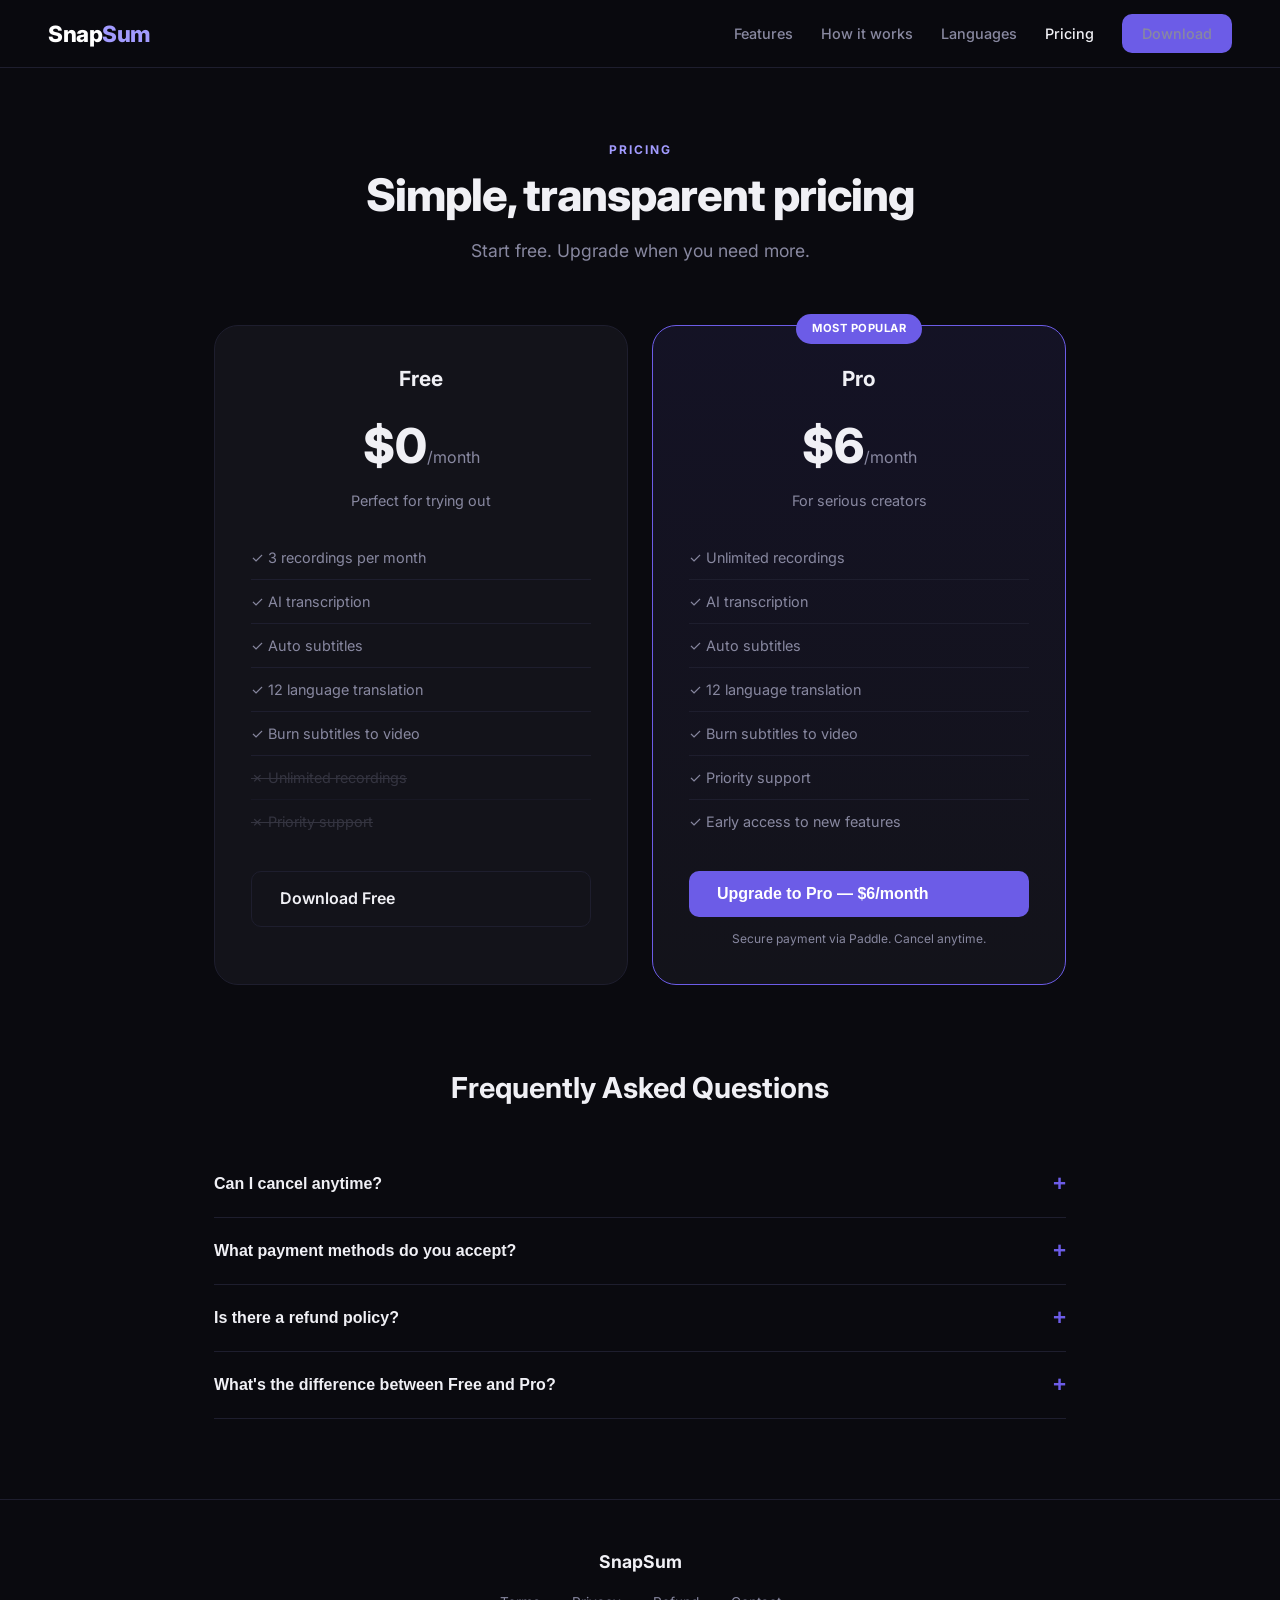
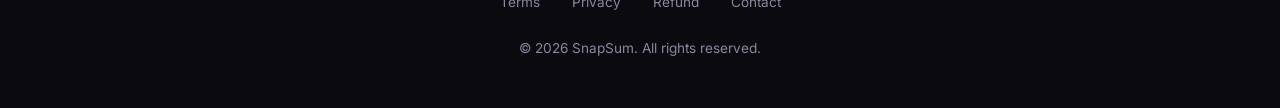
==== pricing.html @ 82923661 "Initial commit - SnapSum website" ====
<!DOCTYPE html>
<html lang="en">
<head>
  <meta charset="UTF-8">
  <meta name="viewport" content="width=device-width, initial-scale=1.0">
  <title>Pricing — SnapSum</title>
  <meta name="description" content="SnapSum pricing: Free tier with 3 recordings/month. Pro plan $6/month for unlimited recordings.">
  <link rel="canonical" href="https://snap-sum.com/pricing.html">
  <link rel="preconnect" href="https://fonts.googleapis.com">
  <link href="https://fonts.googleapis.com/css2?family=Inter:wght@400;500;600;700;800&display=swap" rel="stylesheet">
  <link rel="stylesheet" href="style.css">
</head>
<body>
  <!-- NAV -->
  <nav>
    <a href="/" class="nav-logo">Snap<span>Sum</span></a>
    <div class="nav-links">
      <a href="/#features">Features</a>
      <a href="/#how">How it works</a>
      <a href="/#languages">Languages</a>
      <a href="/pricing.html" class="active">Pricing</a>
      <a href="/download.html" class="btn-nav">Download</a>
    </div>
    <button class="nav-menu" onclick="toggleMenu()">☰</button>
  </nav>

  <!-- PRICING -->
  <section class="pricing-section">
    <div class="section-label">PRICING</div>
    <h1 class="section-title">Simple, transparent pricing</h1>
    <p class="section-desc">Start free. Upgrade when you need more.</p>
    
    <div class="pricing-grid">
      <!-- FREE -->
      <div class="pricing-card">
        <div class="plan-name">Free</div>
        <div class="plan-price">$0<span>/month</span></div>
        <div class="plan-desc">Perfect for trying out</div>
        <ul class="plan-features">
          <li>✓ 3 recordings per month</li>
          <li>✓ AI transcription</li>
          <li>✓ Auto subtitles</li>
          <li>✓ 12 language translation</li>
          <li>✓ Burn subtitles to video</li>
          <li class="disabled">✗ Unlimited recordings</li>
          <li class="disabled">✗ Priority support</li>
        </ul>
        <a href="/download.html" class="btn-secondary" style="width: 100%; text-align: center;">Download Free</a>
      </div>

      <!-- PRO -->
      <div class="pricing-card featured">
        <div class="plan-badge">MOST POPULAR</div>
        <div class="plan-name">Pro</div>
        <div class="plan-price">$6<span>/month</span></div>
        <div class="plan-desc">For serious creators</div>
        <ul class="plan-features">
          <li>✓ Unlimited recordings</li>
          <li>✓ AI transcription</li>
          <li>✓ Auto subtitles</li>
          <li>✓ 12 language translation</li>
          <li>✓ Burn subtitles to video</li>
          <li>✓ Priority support</li>
          <li>✓ Early access to new features</li>
        </ul>
        <!-- Paddle checkout button will be added here after approval -->
        <button id="paddle-checkout" class="btn-primary" style="width: 100%;">
          Upgrade to Pro — $6/month
        </button>
        <p style="font-size: 0.75rem; color: var(--text-muted); margin-top: 12px;">
          Secure payment via Paddle. Cancel anytime.
        </p>
      </div>
    </div>

    <!-- FAQ -->
    <div class="faq-section">
      <h2>Frequently Asked Questions</h2>
      
      <div class="faq-item">
        <button class="faq-question" onclick="toggleFaq(this)">
          Can I cancel anytime?
          <span class="faq-icon">+</span>
        </button>
        <div class="faq-answer">
          Yes, you can cancel your subscription anytime from your account settings. You'll continue to have access until the end of your billing period.
        </div>
      </div>

      <div class="faq-item">
        <button class="faq-question" onclick="toggleFaq(this)">
          What payment methods do you accept?
          <span class="faq-icon">+</span>
        </button>
        <div class="faq-answer">
          We accept all major credit cards (Visa, Mastercard, American Express), PayPal, and Apple Pay through our payment processor Paddle.
        </div>
      </div>

      <div class="faq-item">
        <button class="faq-question" onclick="toggleFaq(this)">
          Is there a refund policy?
          <span class="faq-icon">+</span>
        </button>
        <div class="faq-answer">
          Yes! We offer a 14-day money-back guarantee. If you're not satisfied, contact us at support@snap-sum.com for a full refund. See our <a href="/refund.html">Refund Policy</a>.
        </div>
      </div>

      <div class="faq-item">
        <button class="faq-question" onclick="toggleFaq(this)">
          What's the difference between Free and Pro?
          <span class="faq-icon">+</span>
        </button>
        <div class="faq-answer">
          Free tier is limited to 3 recordings per month. Pro gives you unlimited recordings, priority support, and early access to new features. Both include AI transcription, subtitles, translation, and video burning.
        </div>
      </div>
    </div>
  </section>

  <!-- FOOTER -->
  <footer>
    <div class="footer-brand">SnapSum</div>
    <div class="footer-links">
      <a href="/terms.html">Terms</a>
      <a href="/privacy.html">Privacy</a>
      <a href="/refund.html">Refund</a>
      <a href="mailto:support@snap-sum.com">Contact</a>
    </div>
    <p>© 2026 SnapSum. All rights reserved.</p>
  </footer>

  <!-- Paddle SDK (uncomment after approval) -->
  <!-- <script src="https://cdn.paddle.com/paddle/v2/paddle.js"></script>
  <script>
    Paddle.Environment.set('sandbox'); // Remove for production
    Paddle.Setup({ seller: YOUR_SELLER_ID });
    
    document.getElementById('paddle-checkout').addEventListener('click', function() {
      Paddle.Checkout.open({
        transactionId: 'YOUR_TRANSACTION_ID'
      });
    });
  </script> -->

  <script src="script.js"></script>
</body>
</html>
---- style.css ----
/* ===================================
   SnapSum - Main Stylesheet
   =================================== */

:root {
  --bg: #0a0a0f;
  --surface: #13131a;
  --surface-hover: #1a1a24;
  --border: #1e1e2e;
  --border-hover: #2a2a3a;
  --primary: #6c5ce7;
  --primary-light: #a29bfe;
  --primary-dark: #5a4bd4;
  --accent: #00cec9;
  --accent-secondary: #fd79a8;
  --text: #f0f0f5;
  --text-muted: #8888a0;
  --text-dim: #555566;
  --green: #00b894;
  --red: #ff7675;
  --yellow: #fdcb6e;
  
  --radius-sm: 6px;
  --radius-md: 10px;
  --radius-lg: 16px;
  --radius-xl: 24px;
  
  --shadow-sm: 0 2px 8px rgba(0,0,0,0.2);
  --shadow-md: 0 8px 24px rgba(0,0,0,0.3);
  --shadow-lg: 0 16px 48px rgba(0,0,0,0.4);
  --shadow-glow: 0 0 40px rgba(108,92,231,0.2);
}

* {
  margin: 0;
  padding: 0;
  box-sizing: border-box;
}

html {
  scroll-behavior: smooth;
}

body {
  font-family: 'Inter', -apple-system, BlinkMacSystemFont, 'Segoe UI', Roboto, sans-serif;
  background: var(--bg);
  color: var(--text);
  line-height: 1.6;
  overflow-x: hidden;
  font-size: 16px;
  -webkit-font-smoothing: antialiased;
  -moz-osx-font-smoothing: grayscale;
}

/* ===================================
   NAVIGATION
   =================================== */
nav {
  position: fixed;
  top: 0;
  left: 0;
  right: 0;
  z-index: 1000;
  display: flex;
  align-items: center;
  justify-content: space-between;
  padding: 14px 48px;
  background: rgba(10,10,15,0.85);
  backdrop-filter: blur(16px);
  border-bottom: 1px solid var(--border);
}

.nav-logo {
  font-size: 1.4rem;
  font-weight: 800;
  color: #fff;
  text-decoration: none;
  letter-spacing: -0.5px;
}

.nav-logo span {
  color: var(--primary-light);
}

.nav-links {
  display: flex;
  gap: 28px;
  align-items: center;
}

.nav-links a {
  color: var(--text-muted);
  text-decoration: none;
  font-size: 0.9rem;
  font-weight: 500;
  transition: color 0.2s;
}

.nav-links a:hover,
.nav-links a.active {
  color: var(--text);
}

.btn-nav {
  background: var(--primary);
  color: #fff;
  padding: 8px 20px;
  border-radius: var(--radius-md);
  font-weight: 600;
  font-size: 0.85rem;
  text-decoration: none;
  transition: all 0.2s;
  border: none;
  cursor: pointer;
}

.btn-nav:hover {
  background: var(--primary-light);
  transform: translateY(-1px);
}

.nav-menu {
  display: none;
  background: none;
  border: none;
  color: var(--text);
  font-size: 1.5rem;
  cursor: pointer;
}

/* ===================================
   HERO SECTION
   =================================== */
.hero {
  min-height: 100vh;
  display: flex;
  flex-direction: column;
  align-items: center;
  justify-content: center;
  text-align: center;
  padding: 140px 24px 80px;
  position: relative;
}

.hero::before {
  content: '';
  position: absolute;
  top: 30%;
  left: 50%;
  transform: translate(-50%, -50%);
  width: 800px;
  height: 800px;
  background: radial-gradient(circle, rgba(108,92,231,0.12) 0%, transparent 60%);
  pointer-events: none;
}

.hero::after {
  content: '';
  position: absolute;
  top: 50%;
  left: 50%;
  transform: translate(-50%, -50%);
  width: 600px;
  height: 600px;
  background: radial-gradient(circle, rgba(0,206,201,0.08) 0%, transparent 50%);
  pointer-events: none;
}

.hero-badge {
  display: inline-flex;
  align-items: center;
  gap: 8px;
  background: rgba(108,92,231,0.12);
  border: 1px solid rgba(108,92,231,0.25);
  color: var(--primary-light);
  font-size: 0.8rem;
  font-weight: 600;
  padding: 8px 16px;
  border-radius: 999px;
  margin-bottom: 28px;
  letter-spacing: 0.3px;
}

.badge-dot {
  width: 6px;
  height: 6px;
  background: var(--green);
  border-radius: 50%;
  animation: pulse 2s infinite;
}

@keyframes pulse {
  0%, 100% { opacity: 1; }
  50% { opacity: 0.4; }
}

h1 {
  font-size: clamp(2.8rem, 7vw, 4.8rem);
  font-weight: 800;
  line-height: 1.08;
  letter-spacing: -2px;
  margin-bottom: 20px;
  position: relative;
  z-index: 1;
}

.gradient {
  background: linear-gradient(135deg, var(--primary-light) 0%, var(--accent) 50%, var(--accent-secondary) 100%);
  -webkit-background-clip: text;
  -webkit-text-fill-color: transparent;
  background-clip: text;
}

.hero-sub {
  font-size: 1.15rem;
  color: var(--text-muted);
  max-width: 540px;
  margin-bottom: 36px;
  line-height: 1.7;
  position: relative;
  z-index: 1;
}

.hero-actions {
  display: flex;
  gap: 14px;
  flex-wrap: wrap;
  justify-content: center;
  margin-bottom: 32px;
  position: relative;
  z-index: 1;
}

.btn-primary {
  display: inline-flex;
  align-items: center;
  gap: 8px;
  background: var(--primary);
  color: #fff;
  padding: 14px 28px;
  border-radius: var(--radius-md);
  font-size: 1rem;
  font-weight: 700;
  text-decoration: none;
  transition: all 0.25s;
  border: none;
  cursor: pointer;
}

.btn-primary:hover {
  background: var(--primary-light);
  transform: translateY(-2px);
  box-shadow: 0 8px 30px rgba(108,92,231,0.35);
}

.btn-primary:disabled {
  opacity: 0.5;
  cursor: not-allowed;
  transform: none;
}

.btn-secondary {
  display: inline-flex;
  align-items: center;
  gap: 8px;
  background: var(--surface);
  color: var(--text);
  padding: 14px 28px;
  border-radius: var(--radius-md);
  font-size: 1rem;
  font-weight: 600;
  text-decoration: none;
  transition: all 0.25s;
  border: 1px solid var(--border);
}

.btn-secondary:hover {
  border-color: var(--primary-light);
  transform: translateY(-2px);
  background: var(--surface-hover);
}

.hero-stats {
  display: flex;
  gap: 32px;
  justify-content: center;
  color: var(--text-muted);
  font-size: 0.85rem;
  position: relative;
  z-index: 1;
}

.hero-stats strong {
  color: var(--text);
  font-size: 1.1rem;
}

/* ===================================
   MARQUEE
   =================================== */
.marquee-section {
  padding: 28px 0;
  border-top: 1px solid var(--border);
  border-bottom: 1px solid var(--border);
  overflow: hidden;
  opacity: 0.6;
}

.marquee-track {
  display: flex;
  gap: 48px;
  white-space: nowrap;
  animation: marquee 25s linear infinite;
  font-size: 0.85rem;
  color: var(--text-dim);
}

@keyframes marquee {
  0% { transform: translateX(0); }
  100% { transform: translateX(-50%); }
}

.marquee-track span::before {
  content: '✦';
  color: var(--primary);
  margin-right: 8px;
}

/* ===================================
   SECTIONS
   =================================== */
.section {
  padding: 100px 24px;
  max-width: 1100px;
  margin: 0 auto;
}

.section-label {
  font-size: 0.75rem;
  font-weight: 700;
  letter-spacing: 2px;
  text-transform: uppercase;
  color: var(--primary-light);
  margin-bottom: 12px;
  text-align: center;
}

.section-title {
  font-size: clamp(2rem, 4vw, 2.8rem);
  font-weight: 800;
  letter-spacing: -1px;
  margin-bottom: 16px;
  text-align: center;
}

.section-desc {
  color: var(--text-muted);
  font-size: 1.1rem;
  max-width: 560px;
  margin: 0 auto 60px;
  text-align: center;
  line-height: 1.7;
}

/* ===================================
   STEPS GRID
   =================================== */
.steps-grid {
  display: grid;
  grid-template-columns: repeat(auto-fit, minmax(240px, 1fr));
  gap: 24px;
}

.step-card {
  background: var(--surface);
  border: 1px solid var(--border);
  border-radius: var(--radius-lg);
  padding: 32px 28px;
  transition: all 0.3s;
  position: relative;
  overflow: hidden;
}

.step-card:hover {
  border-color: var(--primary);
  transform: translateY(-4px);
  box-shadow: var(--shadow-md);
}

.step-num {
  font-size: 3.5rem;
  font-weight: 900;
  color: rgba(108,92,231,0.12);
  position: absolute;
  top: 8px;
  right: 20px;
  line-height: 1;
}

.step-icon {
  width: 48px;
  height: 48px;
  background: linear-gradient(135deg, rgba(108,92,231,0.2), rgba(108,92,231,0.05));
  border-radius: var(--radius-md);
  display: flex;
  align-items: center;
  justify-content: center;
  margin-bottom: 20px;
  font-size: 1.5rem;
}

.step-card h3 {
  font-size: 1.15rem;
  font-weight: 700;
  margin-bottom: 10px;
}

.step-card p {
  color: var(--text-muted);
  font-size: 0.9rem;
  line-height: 1.65;
}

/* ===================================
   FEATURES GRID
   =================================== */
.features-grid {
  display: grid;
  grid-template-columns: repeat(auto-fit, minmax(300px, 1fr));
  gap: 20px;
}

.feature-card {
  background: var(--surface);
  border: 1px solid var(--border);
  border-radius: var(--radius-lg);
  padding: 28px;
  transition: all 0.3s;
}

.feature-card:hover {
  border-color: var(--primary);
  transform: translateY(-2px);
}

.feature-icon {
  font-size: 1.6rem;
  margin-bottom: 14px;
}

.feature-card h3 {
  font-size: 1.05rem;
  font-weight: 700;
  margin-bottom: 8px;
}

.feature-card p {
  color: var(--text-muted);
  font-size: 0.88rem;
  line-height: 1.6;
}

/* ===================================
   LANGUAGE TAGS
   =================================== */
.lang-grid {
  display: flex;
  flex-wrap: wrap;
  gap: 10px;
  justify-content: center;
  margin-top: 24px;
}

.lang-tag {
  background: rgba(108,92,231,0.1);
  border: 1px solid rgba(108,92,231,0.2);
  padding: 6px 14px;
  border-radius: var(--radius-sm);
  font-size: 0.85rem;
  color: var(--text-muted);
  transition: all 0.2s;
}

.lang-tag:hover {
  background: rgba(108,92,231,0.2);
  color: var(--text);
}

/* ===================================
   CTA SECTION
   =================================== */
.cta-section {
  background: linear-gradient(135deg, rgba(108,92,231,0.15), rgba(0,206,201,0.08));
  border: 1px solid rgba(108,92,231,0.2);
  border-radius: var(--radius-xl);
  padding: 80px 40px;
  text-align: center;
  margin: 40px auto;
  max-width: 900px;
}

.cta-section h2 {
  font-size: 2.2rem;
  font-weight: 800;
  margin-bottom: 16px;
}

.cta-section p {
  color: var(--text-muted);
  margin-bottom: 28px;
  font-size: 1.1rem;
}

.cta-price {
  font-size: 2.4rem;
  font-weight: 800;
  color: var(--accent);
  margin-bottom: 24px;
}

.cta-price span {
  font-size: 1rem;
  font-weight: 400;
  color: var(--text-muted);
}

/* ===================================
   PRICING
   =================================== */
.pricing-section {
  padding: 140px 24px 80px;
  max-width: 900px;
  margin: 0 auto;
}

.pricing-grid {
  display: grid;
  grid-template-columns: repeat(auto-fit, minmax(300px, 1fr));
  gap: 24px;
  margin-top: 48px;
}

.pricing-card {
  background: var(--surface);
  border: 1px solid var(--border);
  border-radius: var(--radius-xl);
  padding: 36px;
  text-align: center;
  position: relative;
}

.pricing-card.featured {
  border-color: var(--primary);
  background: linear-gradient(180deg, rgba(108,92,231,0.1) 0%, var(--surface) 100%);
}

.plan-badge {
  position: absolute;
  top: -12px;
  left: 50%;
  transform: translateX(-50%);
  background: var(--primary);
  color: #fff;
  font-size: 0.7rem;
  font-weight: 700;
  padding: 6px 16px;
  border-radius: 999px;
  letter-spacing: 0.5px;
}

.plan-name {
  font-size: 1.3rem;
  font-weight: 700;
  margin-bottom: 12px;
}

.plan-price {
  font-size: 3rem;
  font-weight: 800;
  margin-bottom: 4px;
}

.plan-price span {
  font-size: 1rem;
  font-weight: 400;
  color: var(--text-muted);
}

.plan-desc {
  color: var(--text-muted);
  font-size: 0.9rem;
  margin-bottom: 24px;
}

.plan-features {
  list-style: none;
  text-align: left;
  margin-bottom: 28px;
}

.plan-features li {
  padding: 10px 0;
  border-bottom: 1px solid var(--border);
  font-size: 0.9rem;
  color: var(--text-muted);
}

.plan-features li:last-child {
  border-bottom: none;
}

.plan-features li.disabled {
  color: var(--text-dim);
  text-decoration: line-through;
  opacity: 0.5;
}

/* FAQ */
.faq-section {
  margin-top: 80px;
}

.faq-section h2 {
  text-align: center;
  margin-bottom: 40px;
  font-size: 1.8rem;
}

.faq-item {
  border-bottom: 1px solid var(--border);
}

.faq-question {
  width: 100%;
  display: flex;
  justify-content: space-between;
  align-items: center;
  padding: 20px 0;
  background: none;
  border: none;
  color: var(--text);
  font-size: 1rem;
  font-weight: 600;
  cursor: pointer;
  text-align: left;
}

.faq-icon {
  color: var(--primary);
  font-size: 1.4rem;
  transition: transform 0.2s;
}

.faq-answer {
  display: none;
  padding-bottom: 20px;
  color: var(--text-muted);
  font-size: 0.95rem;
  line-height: 1.7;
}

.faq-answer a {
  color: var(--primary-light);
}

.faq-item.active .faq-answer {
  display: block;
}

.faq-item.active .faq-icon {
  transform: rotate(45deg);
}

/* ===================================
   DOWNLOAD PAGE
   =================================== */
.platforms-grid {
  display: grid;
  grid-template-columns: repeat(auto-fit, minmax(220px, 1fr));
  gap: 20px;
  margin-top: 40px;
}

.platform-card {
  background: var(--surface);
  border: 1px solid var(--border);
  border-radius: var(--radius-lg);
  padding: 28px;
  text-align: center;
  transition: all 0.3s;
}

.platform-card:hover {
  border-color: var(--primary);
}

.platform-icon {
  font-size: 2.5rem;
  margin-bottom: 16px;
}

.platform-card h3 {
  font-size: 1.1rem;
  font-weight: 700;
  margin-bottom: 8px;
}

.platform-card p {
  color: var(--text-muted);
  font-size: 0.85rem;
  margin-bottom: 16px;
}

.platform-version {
  display: block;
  margin-top: 12px;
  font-size: 0.75rem;
  color: var(--text-dim);
}

/* Quick Start Steps */
.steps-vertical {
  max-width: 600px;
  margin: 40px auto 0;
}

.step-item {
  display: flex;
  gap: 20px;
  padding: 20px 0;
  border-bottom: 1px solid var(--border);
}

.step-item:last-child {
  border-bottom: none;
}

.step-item .step-num {
  position: static;
  width: 36px;
  height: 36px;
  background: var(--primary);
  color: #fff;
  border-radius: 50%;
  display: flex;
  align-items: center;
  justify-content: center;
  font-size: 1rem;
  font-weight: 700;
  flex-shrink: 0;
}

.step-content h3 {
  font-size: 1rem;
  font-weight: 700;
  margin-bottom: 4px;
}

.step-content p {
  color: var(--text-muted);
  font-size: 0.9rem;
}

/* System Requirements */
.reqs-grid {
  display: grid;
  grid-template-columns: repeat(auto-fit, minmax(250px, 1fr));
  gap: 20px;
  margin-top: 40px;
}

.req-card {
  background: var(--surface);
  border: 1px solid var(--border);
  border-radius: var(--radius-lg);
  padding: 24px;
}

.req-card h3 {
  font-size: 1rem;
  font-weight: 700;
  margin-bottom: 16px;
}

.req-card ul {
  list-style: none;
}

.req-card li {
  padding: 6px 0;
  color: var(--text-muted);
  font-size: 0.9rem;
}

/* ===================================
   LEGAL PAGES
   =================================== */
.legal-page {
  max-width: 800px;
  margin: 140px auto 80px;
  padding: 0 24px;
}

.legal-page h1 {
  font-size: 2.5rem;
  margin-bottom: 8px;
}

.legal-date {
  color: var(--text-muted);
  font-size: 0.9rem;
  margin-bottom: 48px;
  padding-bottom: 24px;
  border-bottom: 1px solid var(--border);
}

.legal-page section {
  margin-bottom: 40px;
}

.legal-page h2 {
  font-size: 1.3rem;
  font-weight: 700;
  margin-bottom: 16px;
  color: var(--text);
}

.legal-page h3 {
  font-size: 1.1rem;
  font-weight: 600;
  margin: 20px 0 12px;
  color: var(--text);
}

.legal-page p {
  color: var(--text-muted);
  line-height: 1.8;
  margin-bottom: 16px;
}

.legal-page ul {
  margin: 16px 0;
  padding-left: 24px;
}

.legal-page li {
  color: var(--text-muted);
  line-height: 1.8;
  margin-bottom: 8px;
}

.legal-page a {
  color: var(--primary-light);
}

.legal-page strong {
  color: var(--text);
}

/* ===================================
   FOOTER
   =================================== */
footer {
  border-top: 1px solid var(--border);
  padding: 48px 24px;
  text-align: center;
  color: var(--text-muted);
  font-size: 0.85rem;
}

.footer-brand {
  font-weight: 700;
  color: var(--text);
  margin-bottom: 16px;
  font-size: 1.1rem;
}

.footer-links {
  margin-bottom: 24px;
}

.footer-links a {
  color: var(--text-muted);
  text-decoration: none;
  margin: 0 14px;
  transition: color 0.2s;
}

.footer-links a:hover {
  color: var(--text);
}

/* ===================================
   RESPONSIVE
   =================================== */
@media (max-width: 768px) {
  nav {
    padding: 12px 20px;
  }
  
  .nav-links {
    display: none;
  }
  
  .nav-menu {
    display: block;
  }
  
  h1 {
    font-size: 2.4rem;
    letter-spacing: -1px;
  }
  
  .hero {
    padding: 120px 20px 60px;
  }
  
  .hero-stats {
    flex-direction: column;
    gap: 12px;
  }
  
  .section {
    padding: 60px 20px;
  }
  
  .cta-section {
    padding: 48px 24px;
    border-radius: var(--radius-lg);
  }
  
  .pricing-grid {
    grid-template-columns: 1fr;
  }
  
  .legal-page {
    margin-top: 120px;
  }
  
  .legal-page h1 {
    font-size: 2rem;
  }
}

@media (max-width: 480px) {
  .btn-primary,
  .btn-secondary {
    padding: 12px 20px;
    font-size: 0.9rem;
  }
  
  h1 {
    font-size: 2rem;
  }
  
  .hero-sub {
    font-size: 1rem;
  }
  
  .steps-grid,
  .features-grid {
    grid-template-columns: 1fr;
  }
  
  .platforms-grid {
    grid-template-columns: 1fr;
  }
}
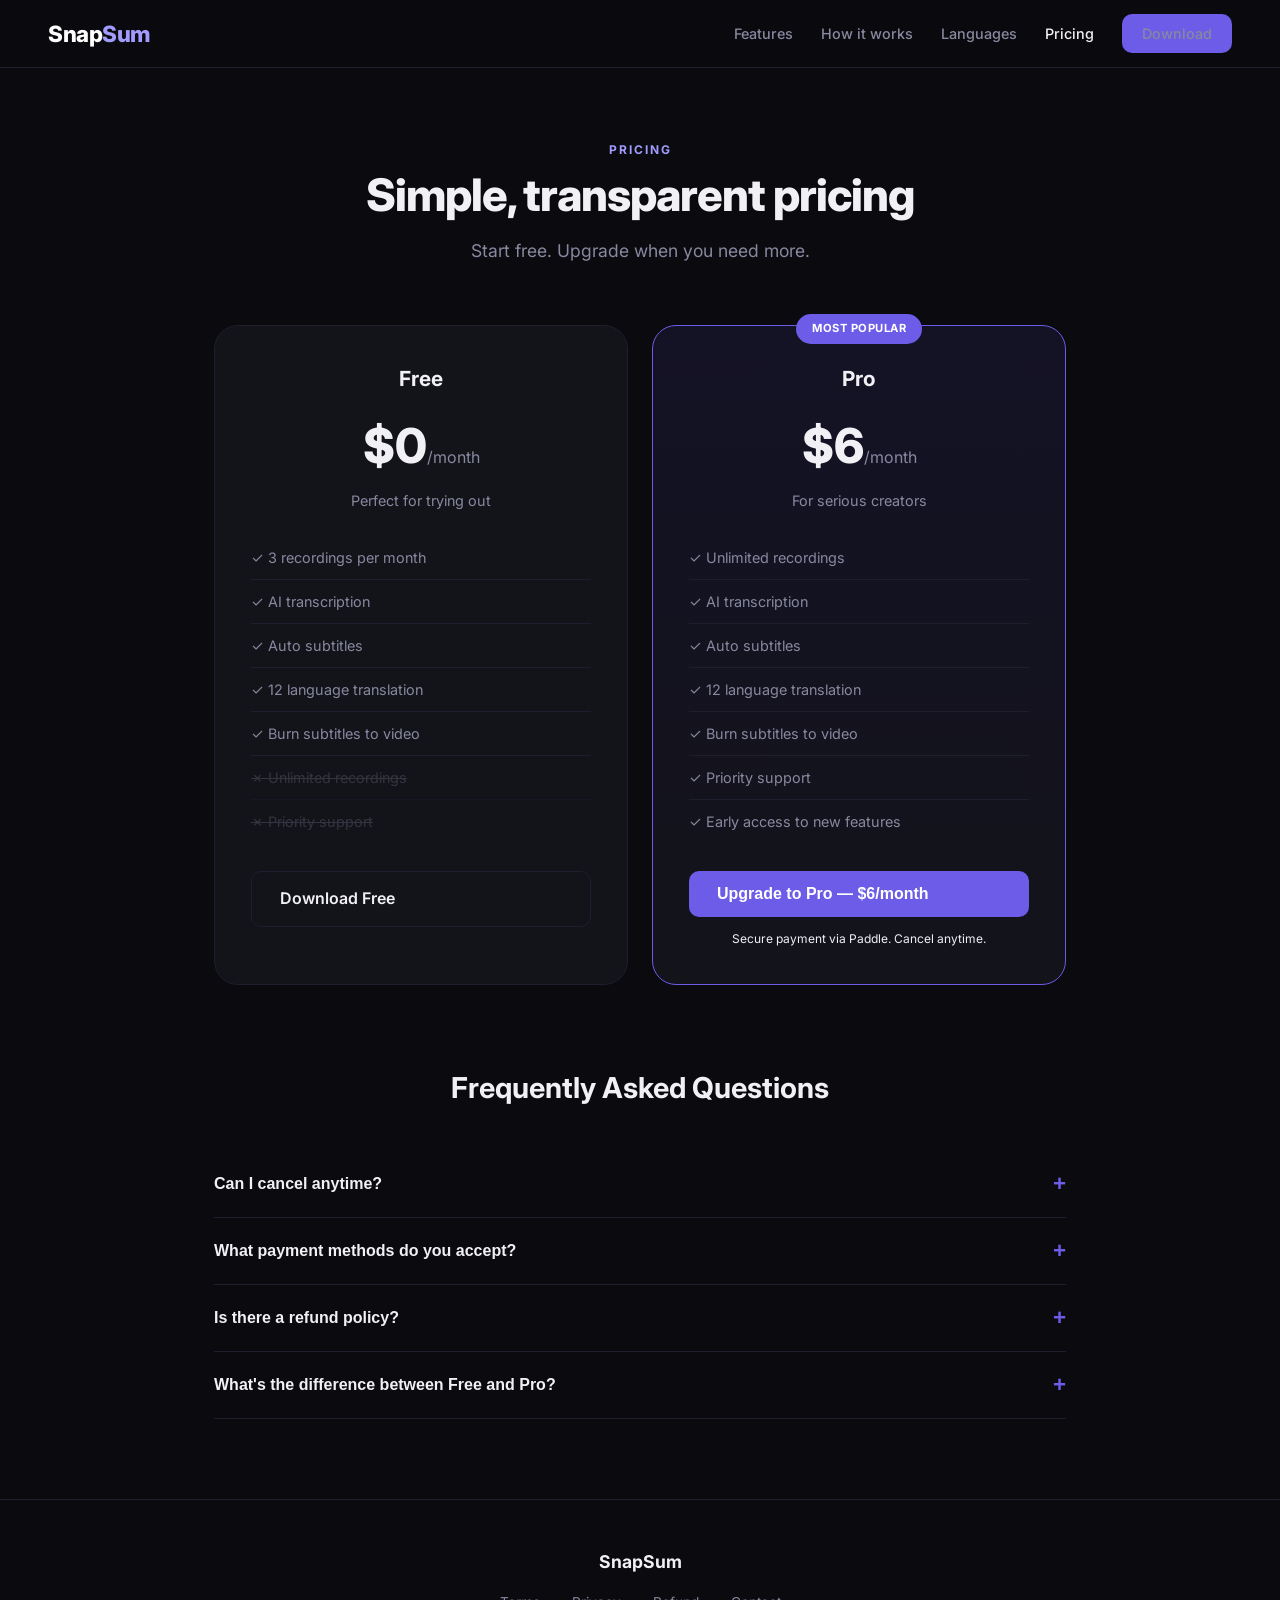
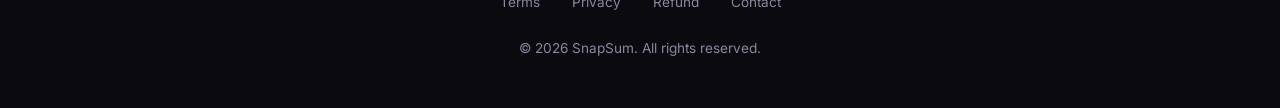
==== commit 84e183e9: "SnapSum website: landing, pricing with Paddle, terms, privacy, refund, download" ====
--- a/pricing.html
+++ b/pricing.html
@@ -63,11 +63,10 @@
           <li>✓ Priority support</li>
           <li>✓ Early access to new features</li>
         </ul>
-        <!-- Paddle checkout button will be added here after approval -->
         <button id="paddle-checkout" class="btn-primary" style="width: 100%;">
           Upgrade to Pro — $6/month
         </button>
-        <p style="font-size: 0.75rem; color: var(--text-muted); margin-top: 12px;">
+        <p style="font-size: 0.75rem; color: var(--color-text-muted); margin-top: 12px; text-align: center;">
           Secure payment via Paddle. Cancel anytime.
         </p>
       </div>
@@ -131,18 +130,24 @@
     <p>© 2026 SnapSum. All rights reserved.</p>
   </footer>
 
-  <!-- Paddle SDK (uncomment after approval) -->
-  <!-- <script src="https://cdn.paddle.com/paddle/v2/paddle.js"></script>
+  <!-- Paddle SDK -->
+  <script src="https://cdn.paddle.com/paddle/v2/paddle.js"></script>
   <script>
-    Paddle.Environment.set('sandbox'); // Remove for production
-    Paddle.Setup({ seller: YOUR_SELLER_ID });
-    
+    // Initialize Paddle.js with client-side token (live environment)
+    Paddle.Initialize({
+      token: 'live_2ae1fe7817b9b1d4c2f967280ba'
+    });
+
+    // Handle checkout button click
     document.getElementById('paddle-checkout').addEventListener('click', function() {
       Paddle.Checkout.open({
-        transactionId: 'YOUR_TRANSACTION_ID'
+        items: [{
+          priceId: 'pri_01kpqkrvqm38d8ck4ty7d35a0w',
+          quantity: 1
+        }]
       });
     });
-  </script> -->
+  </script>
 
   <script src="script.js"></script>
 </body>
